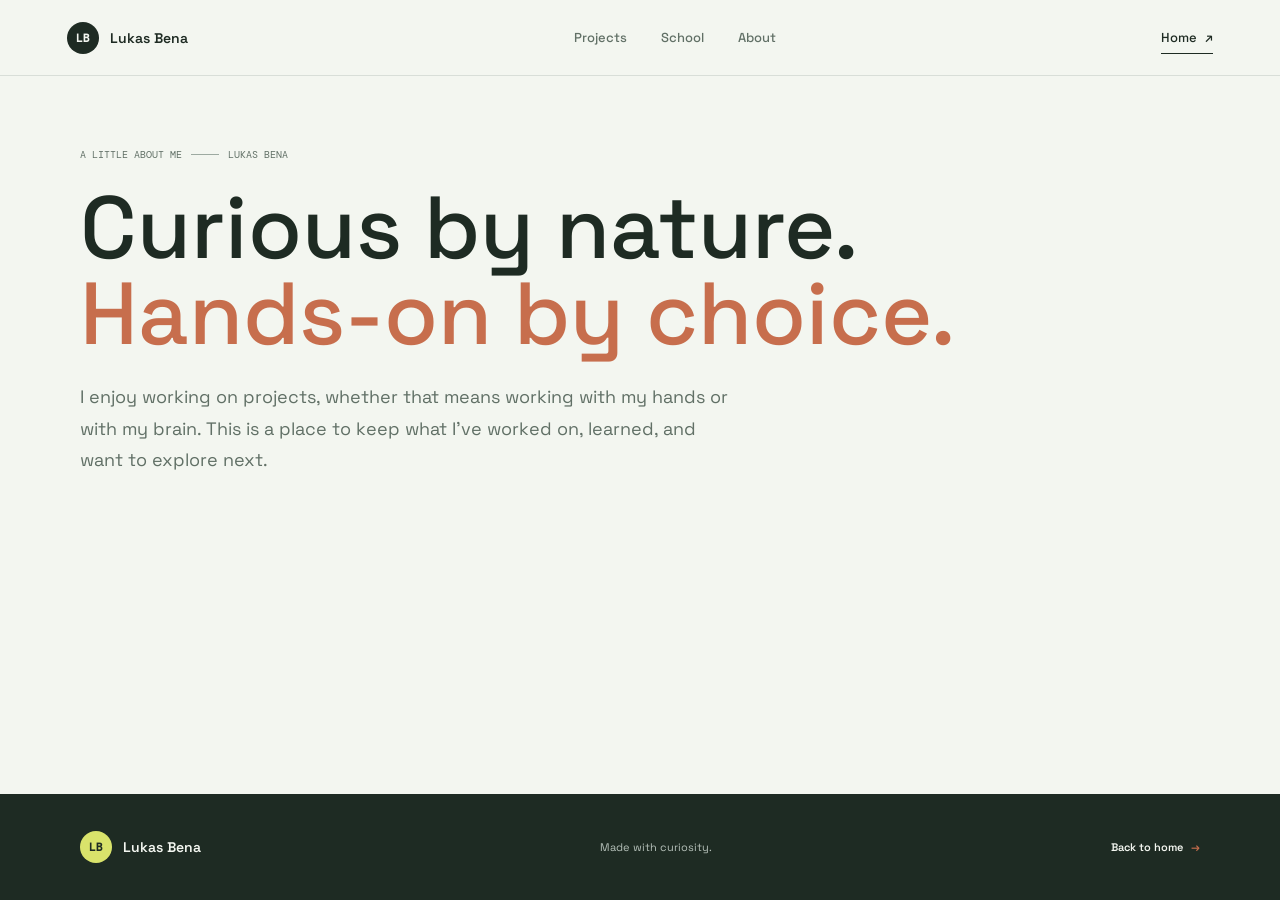
==== about.html @ cf4e759e "Refactor portfolio content and structure: updated project descriptions, added new projects, and crea" ====
<!doctype html>
<html lang="en">
  <head>
    <meta charset="utf-8" />
    <meta name="viewport" content="width=device-width, initial-scale=1" />
    <meta name="theme-color" content="#f3f6f0" />
    <meta name="description" content="Get to know Lukas Bena: a hands-on maker, runner, and explorer." />
    <title>About | Lukas Bena</title>
    <link rel="preconnect" href="https://fonts.googleapis.com" />
    <link rel="preconnect" href="https://fonts.gstatic.com" crossorigin />
    <link href="https://fonts.googleapis.com/css2?family=DM+Mono:wght@400;500&family=Space+Grotesk:wght@400;500;600;700&display=swap" rel="stylesheet" />
    <link rel="stylesheet" href="styles.css" />
  </head>
  <body class="story-page">
    <header class="site-header">
      <a class="wordmark" href="index.html#top" aria-label="Lukas Bena home"><span class="wordmark-mark">LB</span><span>Lukas Bena</span></a>
      <nav class="main-nav" aria-label="Main navigation">
        <a href="index.html#projects">Projects</a>
        <a href="index.html#school-experience">School</a>
        <a href="about.html" aria-current="page">About</a>
      </nav>
      <a class="contact-link" href="index.html#top">Home <span aria-hidden="true">↗</span></a>
    </header>

    <main class="story-content section-wrap">
      <section class="story-hero" aria-labelledby="about-title">
        <p class="eyebrow">A LITTLE ABOUT ME <span class="eyebrow-rule"></span> LUKAS BENA</p>
        <h1 id="about-title">Curious by nature.<br /><span>Hands-on by choice.</span></h1>
        <p class="story-lead">I enjoy working on projects, whether that means working with my hands or with my brain. This is a place to keep what I’ve worked on, learned, and want to explore next.</p>
      </section>

    </main>

    <footer class="site-footer">
      <div class="footer-inner section-wrap">
        <a class="wordmark footer-wordmark" href="index.html#top"><span class="wordmark-mark">LB</span><span>Lukas Bena</span></a>
        <p>Made with curiosity.</p>
        <a class="detail-back-link" href="index.html">Back to home <span aria-hidden="true">→</span></a>
      </div>
    </footer>
  </body>
</html>
---- styles.css ----
:root {
  color-scheme: light;
  --paper: #f3f6f0;
  --ink: #1e2b23;
  --muted: #617066;
  --line: #d8ded8;
  --coral: #c76e4d;
  --mint: #c6d9c1;
  --blue: #a7c7ed;
  --lime: #d9e36b;
  --font-display: "Space Grotesk", sans-serif;
  --font-mono: "DM Mono", monospace;
}

* { box-sizing: border-box; }
html { scroll-behavior: smooth; scroll-padding-top: 88px; }
body { margin: 0; background: var(--paper); color: var(--ink); font-family: var(--font-display); -webkit-font-smoothing: antialiased; }
a { color: inherit; }
.section-wrap { width: min(1120px, calc(100% - 64px)); margin-inline: auto; }

.site-header { height: 76px; padding: 0 5.2%; display: flex; align-items: center; justify-content: space-between; border-bottom: 1px solid var(--line); }
.wordmark { display: inline-flex; gap: 11px; align-items: center; text-decoration: none; font-size: 14px; font-weight: 600; }
.wordmark-mark { width: 32px; height: 32px; border-radius: 50%; display: grid; place-items: center; background: var(--ink); color: var(--paper); font-family: var(--font-mono); font-size: 11px; }
.main-nav { display: flex; align-items: center; gap: 34px; }
.main-nav a, .contact-link { text-decoration: none; font-size: 13px; font-weight: 500; }
.main-nav a { color: var(--muted); transition: color 160ms ease; }
.main-nav a:hover, .contact-link:hover, .social-links a:hover { color: var(--coral); }
.contact-link { border-bottom: 1px solid var(--ink); padding: 7px 0; }
.contact-link span { margin-left: 5px; }

.intro { min-height: 570px; padding-top: 96px; padding-bottom: 80px; position: relative; display: grid; grid-template-columns: 1fr 0.78fr; align-items: center; gap: 32px; }
.intro-copy { position: relative; z-index: 1; padding-bottom: 30px; }
.eyebrow { margin: 0; display: flex; align-items: center; gap: 9px; color: var(--muted); font: 10px var(--font-mono); letter-spacing: 0; }
.status-dot { width: 8px; height: 8px; background: #6cae76; border-radius: 50%; box-shadow: 0 0 0 4px #6cae761e; }
h1, h2, h3, p { margin-top: 0; }
h1 { margin: 24px 0 18px; font-size: clamp(56px, 7.5vw, 94px); line-height: 0.98; font-weight: 500; letter-spacing: 0; }
h1 span { color: var(--coral); }
.intro-description { max-width: 430px; margin-bottom: 25px; color: var(--muted); font-size: 16px; line-height: 1.65; }
.text-link { display: inline-flex; align-items: center; gap: 18px; padding-bottom: 7px; border-bottom: 1px solid var(--ink); text-decoration: none; font-size: 13px; font-weight: 600; }
.text-link span { font-size: 17px; transition: transform 160ms ease; }
.text-link:hover span { transform: translateY(3px); }
.intro-art { width: min(100%, 430px); aspect-ratio: 1 / 0.94; justify-self: end; position: relative; overflow: hidden; background: var(--mint); animation: arrive 700ms ease both; }
.art-landscape { width: 100%; height: 100%; display: block; object-fit: cover; }
.art-overlay { position: absolute; inset: 0; background: linear-gradient(180deg, #10231b00 36%, #10231bd9 100%); }
.art-copy { position: absolute; left: 7%; bottom: 9%; color: white; }
.art-copy span, .art-caption { font: 9px var(--font-mono); letter-spacing: 0; }
.art-copy strong { display: block; margin-top: 9px; font-size: clamp(26px, 3.3vw, 40px); font-weight: 500; line-height: 1; }
.art-car { position: absolute; right: 6%; bottom: 22%; width: 45%; margin: 0; padding: 6px 6px 0; background: var(--paper); box-shadow: 0 8px 26px #10231b40; transform: rotate(3deg); }
.art-car img { width: 100%; aspect-ratio: 1.35 / 1; display: block; object-fit: cover; }
.art-car figcaption { padding: 7px 2px 6px; color: var(--ink); font: 8px var(--font-mono); }
.art-caption { position: absolute; top: 7%; right: 6%; color: white; writing-mode: vertical-rl; }
.intro-index { position: absolute; left: 0; bottom: 26px; display: flex; gap: 18px; color: var(--muted); font: 9px var(--font-mono); }

.projects-section { padding-top: 84px; padding-bottom: 116px; }
.section-heading { display: flex; align-items: end; justify-content: space-between; gap: 32px; margin-bottom: 34px; }
.section-heading .eyebrow { margin-bottom: 13px; }
.eyebrow-rule { display: inline-block; width: 28px; height: 1px; background: #9daaa1; }
h2 { margin: 0; font-size: clamp(36px, 5vw, 55px); line-height: 1.05; font-weight: 500; letter-spacing: 0; }
.accent-dot { color: var(--coral); }
.section-note { width: 250px; margin-bottom: 5px; color: var(--muted); font-size: 13px; line-height: 1.6; }
.project-grid { display: grid; grid-template-columns: repeat(3, minmax(0, 1fr)); gap: 22px; }
.project-card { min-width: 0; position: relative; animation: rise-in 500ms ease both; }
.project-card:nth-child(2) { animation-delay: 80ms; }
.project-card:nth-child(3) { animation-delay: 160ms; }
.project-visual { position: relative; aspect-ratio: 1.17 / 1; overflow: hidden; background: var(--mint); }
.project-card-2 .project-visual { background: var(--blue); }
.project-card-3 .project-visual { background: var(--lime); }
.project-visual img { width: 100%; height: 100%; display: block; object-fit: cover; transition: transform 500ms cubic-bezier(.2,.7,.2,1); }
.project-visual video { width: 100%; height: 100%; display: block; position: relative; z-index: 2; object-fit: cover; }
.project-card:hover .project-visual img { transform: scale(1.035); }
.project-number, .example-label { position: absolute; top: 12px; z-index: 1; padding: 6px 8px; background: var(--paper); color: var(--ink); font: 9px var(--font-mono); }
.project-number { left: 12px; }
.example-label { right: 12px; background: var(--lime); }
.project-image-empty { width: 100%; height: 100%; display: grid; place-items: center; color: #53645b; font: 12px var(--font-mono); text-align: center; }
.project-meta { display: flex; justify-content: space-between; gap: 10px; margin-top: 18px; color: var(--muted); font: 9px var(--font-mono); }
.project-card h3 { margin: 10px 0 6px; font-size: 19px; line-height: 1.2; font-weight: 600; }
.project-card h3 span { color: var(--coral); font-size: 15px; }
.project-card > p { max-width: 320px; margin: 0; color: var(--muted); font-size: 12px; line-height: 1.65; }
.project-detail-link, .detail-back-link { display: inline-flex; align-items: center; gap: 8px; color: var(--ink); text-decoration: none; font-size: 11px; font-weight: 600; }
.project-detail-link { margin-top: 12px; border-bottom: 1px solid var(--ink); padding-bottom: 4px; }
.project-detail-link span, .detail-back-link span { color: var(--coral); }
.project-card-overlay { position: absolute; inset: 0; z-index: 1; }
.project-card-overlay:focus-visible { outline: 2px solid var(--coral); outline-offset: 4px; }
.project-detail-page { min-height: 100vh; display: flex; flex-direction: column; }
.project-detail-page > main { flex: 1; }
.project-detail { padding-top: 64px; padding-bottom: 100px; }
.project-detail-heading { margin-top: 34px; margin-bottom: 30px; }
.project-detail-heading .eyebrow { gap: 12px; }
.project-detail-heading h1 { margin-top: 16px; font-size: clamp(48px, 8vw, 82px); overflow-wrap: anywhere; }
.project-detail-heading h1 span { color: var(--coral); }
.project-detail-media { max-height: 620px; overflow: hidden; background: var(--mint); }
.project-detail-media img, .project-detail-media video { width: 100%; max-height: 620px; display: block; object-fit: contain; }
.project-detail-copy { max-width: 680px; padding-top: 30px; }
.project-detail-copy > p { color: var(--muted); font-size: 16px; line-height: 1.8; white-space: pre-line; }
.project-detail-copy .text-link { margin-top: 8px; }
.project-detail-page .footer-inner .detail-back-link { color: var(--paper); }

.story-page { min-height: 100vh; display: flex; flex-direction: column; }
.story-content { flex: 1; padding-top: 72px; padding-bottom: 110px; }
.story-hero { padding-bottom: 76px; }
.story-hero h1 { margin: 24px 0; font-size: clamp(52px, 8vw, 88px); }
.story-hero h1 span { color: var(--coral); }
.story-lead { max-width: 650px; margin: 0; color: var(--muted); font-size: 18px; line-height: 1.75; }
.story-section { padding-top: 54px; border-top: 1px solid var(--line); }
.story-section-heading { max-width: 690px; margin-bottom: 32px; }
.story-section-heading .eyebrow { margin-bottom: 14px; }
.story-section-heading h2 { font-size: clamp(34px, 5vw, 52px); }
.story-section-intro { max-width: 520px; margin: 14px 0 0; color: var(--muted); font-size: 14px; line-height: 1.7; }
.story-grid { display: grid; grid-template-columns: repeat(3, minmax(0, 1fr)); gap: 18px; }
.story-card, .travel-note { min-width: 0; padding: 26px; border: 1px solid var(--line); background: #e8eee8; }
.story-card-number { display: block; margin-bottom: 27px; color: var(--muted); font: 10px var(--font-mono); }
.story-card h3 { margin-bottom: 12px; font-size: 21px; font-weight: 600; }
.story-card p, .travel-note p { color: var(--muted); font-size: 13px; line-height: 1.75; }
.story-card .text-link { margin-top: 6px; font-size: 11px; }
.story-prompt { margin: 22px 0 0; padding-top: 15px; border-top: 1px solid #cbd6cd; font-size: 11px !important; }
.travel-section { margin-top: 80px; }
.travel-note { max-width: 690px; background: var(--mint); }
.travel-note .story-card-number { color: var(--ink); }
.travel-note p { max-width: 540px; margin: 0; color: var(--ink); font-size: 15px; }
.story-page .footer-inner .detail-back-link { color: var(--paper); }

.school-section { padding-top: 20px; padding-bottom: 110px; }

.site-footer { background: var(--ink); color: var(--paper); }
.footer-inner { min-height: 106px; display: flex; align-items: center; justify-content: space-between; gap: 20px; }
.footer-wordmark .wordmark-mark { background: var(--lime); color: var(--ink); }
.footer-inner > p { margin: 0; color: #b6c1ba; font-size: 11px; }
.social-links { display: flex; gap: 20px; }
.social-links a { color: var(--paper); text-decoration: none; font-size: 11px; transition: color 160ms ease; }
.social-links a span { color: var(--lime); }
.load-error { padding: 22px; border: 1px solid var(--line); color: var(--muted); font-size: 13px; }
.noscript-note { padding: 15px; background: var(--lime); text-align: center; }

@keyframes arrive { from { opacity: 0; transform: translateY(12px) rotate(1deg); } to { opacity: 1; transform: translateY(0) rotate(0); } }
@keyframes rise-in { from { opacity: 0; transform: translateY(12px); } to { opacity: 1; transform: translateY(0); } }

@media (max-width: 760px) {
  .section-wrap { width: min(100% - 40px, 560px); }
  .site-header { height: auto; min-height: 66px; flex-wrap: wrap; gap: 10px; padding: 10px 20px; }
  .main-nav { gap: 17px; }
  .main-nav a { font-size: 11px; }
  .contact-link { display: none; }
  .main-nav { order: 3; width: 100%; justify-content: space-between; overflow-x: auto; padding-bottom: 3px; }
  .intro { min-height: auto; padding-top: 69px; padding-bottom: 74px; grid-template-columns: 1fr; gap: 22px; }
  .intro-copy { padding-bottom: 0; }
  h1 { font-size: clamp(58px, 13vw, 82px); }
  .intro-description { max-width: 390px; font-size: 14px; }
  .intro-art { width: min(100%, 390px); justify-self: center; }
  .art-copy strong { font-size: clamp(28px, 7vw, 38px); }
  .intro-index { bottom: 27px; }
  .projects-section { padding-top: 65px; padding-bottom: 78px; }
  .school-section { padding-top: 0; padding-bottom: 76px; }
  .section-heading { align-items: start; flex-direction: column; gap: 14px; }
  .section-note { width: auto; max-width: 370px; }
  .project-grid { grid-template-columns: 1fr 1fr; gap: 30px 16px; }
  .project-card:last-child:nth-child(odd) { grid-column: 1 / -1; }
  .project-visual { aspect-ratio: 1 / 0.93; }
  .project-card h3 { font-size: 16px; }
  .project-card > p { font-size: 11px; }
  .story-content { padding-top: 52px; padding-bottom: 76px; }
  .story-hero { padding-bottom: 55px; }
  .story-lead { font-size: 15px; }
  .story-grid { grid-template-columns: 1fr 1fr; }
  .story-card { padding: 20px; }
  .travel-section { margin-top: 56px; }
  .footer-inner { min-height: 135px; flex-wrap: wrap; padding-block: 22px; }
  .footer-inner > p { order: 3; width: 100%; }
  .social-links { gap: 13px; }
}

@media (max-width: 410px) {
  .section-wrap { width: calc(100% - 32px); }
  .site-header { padding-inline: 16px; }
  .wordmark { gap: 7px; font-size: 12px; }
  .wordmark-mark { width: 29px; height: 29px; }
  .main-nav { gap: 14px; justify-content: flex-start; }
  .main-nav a { font-size: 10px; }
  .project-grid { grid-template-columns: 1fr; gap: 32px; }
  .project-card:last-child:nth-child(odd) { grid-column: auto; }
  .project-visual { aspect-ratio: 1.25 / 1; }
  .story-grid { grid-template-columns: 1fr; }
}

@media (prefers-reduced-motion: reduce) {
  *, *::before, *::after { scroll-behavior: auto !important; animation-duration: 0.01ms !important; animation-iteration-count: 1 !important; transition-duration: 0.01ms !important; }
}
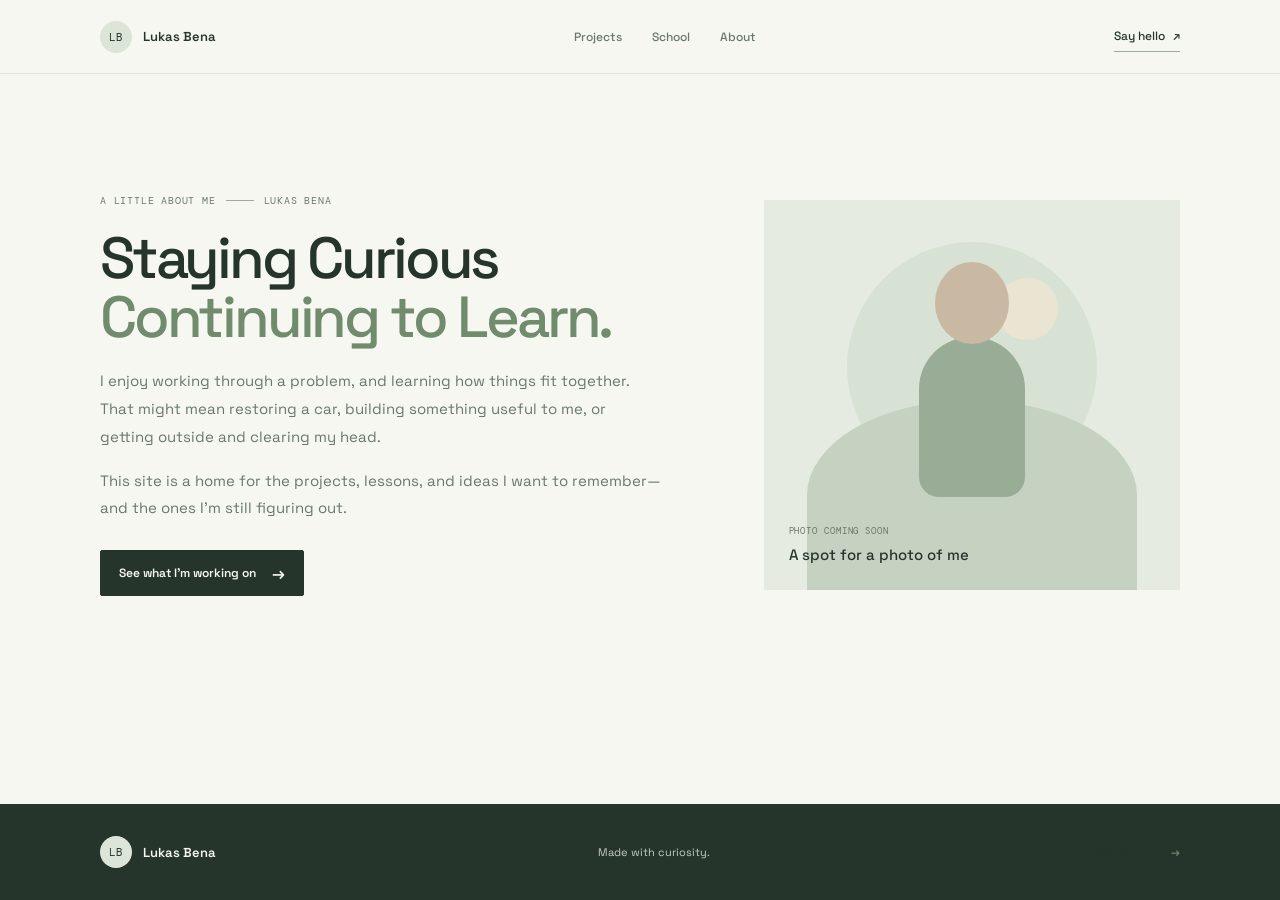
==== commit 7c30d226: "Refresh portfolio design and images Co-authored-by: Copilot <223556219+Copilot@users.noreply.github." ====
--- a/about.html
+++ b/about.html
@@ -3,7 +3,7 @@
   <head>
     <meta charset="utf-8" />
     <meta name="viewport" content="width=device-width, initial-scale=1" />
-    <meta name="theme-color" content="#f3f6f0" />
+    <meta name="theme-color" content="#f7f7f2" />
     <meta name="description" content="Get to know Lukas Bena: a hands-on maker, runner, and explorer." />
     <title>About | Lukas Bena</title>
     <link rel="preconnect" href="https://fonts.googleapis.com" />
@@ -19,14 +19,23 @@
         <a href="index.html#school-experience">School</a>
         <a href="about.html" aria-current="page">About</a>
       </nav>
-      <a class="contact-link" href="index.html#top">Home <span aria-hidden="true">↗</span></a>
+      <a class="contact-link" href="mailto:lukas.bena4@gmail.com">Say hello <span aria-hidden="true">↗</span></a>
     </header>
 
     <main class="story-content section-wrap">
-      <section class="story-hero" aria-labelledby="about-title">
-        <p class="eyebrow">A LITTLE ABOUT ME <span class="eyebrow-rule"></span> LUKAS BENA</p>
-        <h1 id="about-title">Curious by nature.<br /><span>Hands-on by choice.</span></h1>
-        <p class="story-lead">I enjoy working on projects, whether that means working with my hands or with my brain. This is a place to keep what I’ve worked on, learned, and want to explore next.</p>
+      <section class="about-layout" aria-labelledby="about-title">
+        <div class="about-copy">
+          <p class="eyebrow">A LITTLE ABOUT ME <span class="eyebrow-rule"></span> LUKAS BENA</p>
+          <h1 id="about-title">Staying Curious<br /><span>Continuing to Learn.</span></h1>
+          <p class="story-lead">I enjoy working through a problem, and learning how things fit together. That might mean restoring a car, building something useful to me, or getting outside and clearing my head.</p>
+          <p class="story-lead">This site is a home for the projects, lessons, and ideas I want to remember—and the ones I’m still figuring out.</p>
+          <a class="button-link" href="index.html#projects">See what I’m working on <span aria-hidden="true">→</span></a>
+        </div>
+        <figure class="portrait-placeholder" role="img" aria-label="Placeholder for a photo of Lukas">
+          <span class="portrait-sun" aria-hidden="true"></span>
+          <span class="portrait-person" aria-hidden="true"></span>
+          <figcaption><span>PHOTO COMING SOON</span><strong>A spot for a photo of me</strong></figcaption>
+        </figure>
       </section>
 
     </main>
--- a/styles.css
+++ b/styles.css
@@ -1,138 +1,286 @@
 :root {
   color-scheme: light;
-  --paper: #f3f6f0;
-  --ink: #1e2b23;
-  --muted: #617066;
-  --line: #d8ded8;
-  --coral: #c76e4d;
-  --mint: #c6d9c1;
-  --blue: #a7c7ed;
-  --lime: #d9e36b;
+  --paper: #f7f7f2;
+  --ink: #26352c;
+  --muted: #69776d;
+  --line: #e0e4dc;
+  --forest: #718b6d;
+  --forest-light: #dce5d8;
+  --soft-green: #e6ebe2;
+  --soft-sand: #e9e5d2;
   --font-display: "Space Grotesk", sans-serif;
   --font-mono: "DM Mono", monospace;
 }
 
 * { box-sizing: border-box; }
 html { scroll-behavior: smooth; scroll-padding-top: 88px; }
-body { margin: 0; background: var(--paper); color: var(--ink); font-family: var(--font-display); -webkit-font-smoothing: antialiased; }
+body {
+  margin: 0;
+  background: var(--paper);
+  color: var(--ink);
+  font-family: var(--font-display);
+  -webkit-font-smoothing: antialiased;
+}
 a { color: inherit; }
-.section-wrap { width: min(1120px, calc(100% - 64px)); margin-inline: auto; }
-
-.site-header { height: 76px; padding: 0 5.2%; display: flex; align-items: center; justify-content: space-between; border-bottom: 1px solid var(--line); }
-.wordmark { display: inline-flex; gap: 11px; align-items: center; text-decoration: none; font-size: 14px; font-weight: 600; }
-.wordmark-mark { width: 32px; height: 32px; border-radius: 50%; display: grid; place-items: center; background: var(--ink); color: var(--paper); font-family: var(--font-mono); font-size: 11px; }
-.main-nav { display: flex; align-items: center; gap: 34px; }
-.main-nav a, .contact-link { text-decoration: none; font-size: 13px; font-weight: 500; }
+h1, h2, h3, p { margin-top: 0; }
+.section-wrap { width: min(1080px, calc(100% - 64px)); margin-inline: auto; }
+
+.site-header {
+  height: 74px;
+  padding-inline: max(32px, calc((100% - 1080px) / 2));
+  display: flex;
+  align-items: center;
+  justify-content: space-between;
+  border-bottom: 1px solid var(--line);
+  background: var(--paper);
+}
+.wordmark { display: inline-flex; gap: 11px; align-items: center; text-decoration: none; font-size: 13px; font-weight: 600; }
+.wordmark-mark {
+  width: 32px;
+  height: 32px;
+  display: grid;
+  place-items: center;
+  border-radius: 50%;
+  background: var(--forest-light);
+  color: var(--ink);
+  font: 11px var(--font-mono);
+}
+.main-nav { display: flex; align-items: center; gap: 30px; }
+.main-nav a, .contact-link { font-size: 12px; font-weight: 500; text-decoration: none; }
 .main-nav a { color: var(--muted); transition: color 160ms ease; }
-.main-nav a:hover, .contact-link:hover, .social-links a:hover { color: var(--coral); }
-.contact-link { border-bottom: 1px solid var(--ink); padding: 7px 0; }
+.main-nav a:hover, .contact-link:hover, .social-links a:hover { color: var(--forest); }
+.contact-link { padding: 7px 0; border-bottom: 1px solid #9da99c; }
 .contact-link span { margin-left: 5px; }
 
-.intro { min-height: 570px; padding-top: 96px; padding-bottom: 80px; position: relative; display: grid; grid-template-columns: 1fr 0.78fr; align-items: center; gap: 32px; }
-.intro-copy { position: relative; z-index: 1; padding-bottom: 30px; }
-.eyebrow { margin: 0; display: flex; align-items: center; gap: 9px; color: var(--muted); font: 10px var(--font-mono); letter-spacing: 0; }
-.status-dot { width: 8px; height: 8px; background: #6cae76; border-radius: 50%; box-shadow: 0 0 0 4px #6cae761e; }
-h1, h2, h3, p { margin-top: 0; }
-h1 { margin: 24px 0 18px; font-size: clamp(56px, 7.5vw, 94px); line-height: 0.98; font-weight: 500; letter-spacing: 0; }
-h1 span { color: var(--coral); }
-.intro-description { max-width: 430px; margin-bottom: 25px; color: var(--muted); font-size: 16px; line-height: 1.65; }
-.text-link { display: inline-flex; align-items: center; gap: 18px; padding-bottom: 7px; border-bottom: 1px solid var(--ink); text-decoration: none; font-size: 13px; font-weight: 600; }
-.text-link span { font-size: 17px; transition: transform 160ms ease; }
-.text-link:hover span { transform: translateY(3px); }
-.intro-art { width: min(100%, 430px); aspect-ratio: 1 / 0.94; justify-self: end; position: relative; overflow: hidden; background: var(--mint); animation: arrive 700ms ease both; }
-.art-landscape { width: 100%; height: 100%; display: block; object-fit: cover; }
-.art-overlay { position: absolute; inset: 0; background: linear-gradient(180deg, #10231b00 36%, #10231bd9 100%); }
-.art-copy { position: absolute; left: 7%; bottom: 9%; color: white; }
-.art-copy span, .art-caption { font: 9px var(--font-mono); letter-spacing: 0; }
-.art-copy strong { display: block; margin-top: 9px; font-size: clamp(26px, 3.3vw, 40px); font-weight: 500; line-height: 1; }
-.art-car { position: absolute; right: 6%; bottom: 22%; width: 45%; margin: 0; padding: 6px 6px 0; background: var(--paper); box-shadow: 0 8px 26px #10231b40; transform: rotate(3deg); }
-.art-car img { width: 100%; aspect-ratio: 1.35 / 1; display: block; object-fit: cover; }
-.art-car figcaption { padding: 7px 2px 6px; color: var(--ink); font: 8px var(--font-mono); }
-.art-caption { position: absolute; top: 7%; right: 6%; color: white; writing-mode: vertical-rl; }
-.intro-index { position: absolute; left: 0; bottom: 26px; display: flex; gap: 18px; color: var(--muted); font: 9px var(--font-mono); }
-
-.projects-section { padding-top: 84px; padding-bottom: 116px; }
-.section-heading { display: flex; align-items: end; justify-content: space-between; gap: 32px; margin-bottom: 34px; }
-.section-heading .eyebrow { margin-bottom: 13px; }
-.eyebrow-rule { display: inline-block; width: 28px; height: 1px; background: #9daaa1; }
-h2 { margin: 0; font-size: clamp(36px, 5vw, 55px); line-height: 1.05; font-weight: 500; letter-spacing: 0; }
-.accent-dot { color: var(--coral); }
-.section-note { width: 250px; margin-bottom: 5px; color: var(--muted); font-size: 13px; line-height: 1.6; }
-.project-grid { display: grid; grid-template-columns: repeat(3, minmax(0, 1fr)); gap: 22px; }
-.project-card { min-width: 0; position: relative; animation: rise-in 500ms ease both; }
-.project-card:nth-child(2) { animation-delay: 80ms; }
-.project-card:nth-child(3) { animation-delay: 160ms; }
-.project-visual { position: relative; aspect-ratio: 1.17 / 1; overflow: hidden; background: var(--mint); }
-.project-card-2 .project-visual { background: var(--blue); }
-.project-card-3 .project-visual { background: var(--lime); }
-.project-visual img { width: 100%; height: 100%; display: block; object-fit: cover; transition: transform 500ms cubic-bezier(.2,.7,.2,1); }
-.project-visual video { width: 100%; height: 100%; display: block; position: relative; z-index: 2; object-fit: cover; }
+.intro {
+  min-height: 580px;
+  position: relative;
+  display: grid;
+  grid-template-columns: 1.1fr 0.9fr;
+  align-items: center;
+  gap: 64px;
+  padding-top: 75px;
+  padding-bottom: 90px;
+}
+.intro-copy { position: relative; z-index: 1; }
+.eyebrow {
+  display: flex;
+  align-items: center;
+  gap: 10px;
+  margin: 0;
+  color: var(--muted);
+  font: 10px var(--font-mono);
+  letter-spacing: 0.08em;
+}
+.status-dot { width: 8px; height: 8px; border-radius: 50%; background: var(--forest); box-shadow: 0 0 0 4px #718b6d20; }
+h1 {
+  margin: 22px 0 20px;
+  font-size: clamp(46px, 5vw, 58px);
+  font-weight: 500;
+  line-height: 1.02;
+  letter-spacing: -0.055em;
+}
+h1 span, .story-hero h1 span { color: var(--forest); }
+.intro-description { max-width: 470px; margin-bottom: 26px; color: var(--muted); font-size: 15px; line-height: 1.8; }
+.intro-actions { display: flex; align-items: center; flex-wrap: wrap; gap: 22px; }
+.button-link {
+  min-height: 46px;
+  display: inline-flex;
+  align-items: center;
+  justify-content: center;
+  gap: 16px;
+  padding: 0 18px;
+  border: 1px solid var(--ink);
+  border-radius: 2px;
+  background: var(--ink);
+  color: var(--paper);
+  text-decoration: none;
+  font-size: 12px;
+  font-weight: 600;
+  transition: background 160ms ease, color 160ms ease;
+}
+.button-link:hover { background: transparent; color: var(--ink); }
+.button-link span { font-size: 16px; }
+.text-link { display: inline-flex; align-items: center; gap: 10px; padding-bottom: 5px; border-bottom: 1px solid var(--ink); text-decoration: none; font-size: 12px; font-weight: 600; }
+.text-link span { font-size: 16px; transition: transform 160ms ease; }
+.text-link:hover span { transform: translateX(3px); }
+.intro-art { width: 100%; max-width: 440px; aspect-ratio: 1.03 / 1; position: relative; justify-self: end; overflow: hidden; background: var(--forest-light); }
+.art-landscape { width: 100%; height: 100%; display: block; object-fit: cover; filter: saturate(0.78); }
+.art-overlay { position: absolute; inset: 0; background: linear-gradient(180deg, #10231b00 35%, #15271fc9 100%); }
+.art-copy { position: absolute; left: 8%; bottom: 8%; color: white; }
+.art-copy span, .art-caption { font: 9px var(--font-mono); letter-spacing: 0.1em; }
+.art-copy strong { display: block; margin-top: 12px; font-size: clamp(30px, 3.5vw, 42px); font-weight: 500; line-height: 1; letter-spacing: -0.04em; }
+.art-caption { position: absolute; top: 8%; right: 7%; color: white; writing-mode: vertical-rl; }
+.intro-index { position: absolute; left: 0; bottom: 30px; display: flex; gap: 18px; color: var(--muted); font: 9px var(--font-mono); letter-spacing: 0.1em; }
+
+.projects-section { padding-top: 75px; padding-bottom: 105px; }
+.section-heading { display: flex; align-items: end; justify-content: space-between; gap: 32px; margin-bottom: 30px; }
+.section-heading .eyebrow { margin-bottom: 14px; }
+.eyebrow-rule { width: 28px; height: 1px; display: inline-block; background: #9daaa1; }
+h2 { margin: 0; font-size: clamp(34px, 4.5vw, 48px); font-weight: 500; line-height: 1.05; letter-spacing: -0.045em; }
+.accent-dot { color: var(--forest); }
+.section-note { width: 275px; margin-bottom: 5px; color: var(--muted); font-size: 12px; line-height: 1.75; }
+.project-grid { display: grid; grid-template-columns: repeat(3, minmax(0, 1fr)); gap: 32px 24px; }
+.project-card { min-width: 0; position: relative; }
+.project-visual { position: relative; aspect-ratio: 6 / 5; overflow: hidden; background: var(--soft-green); }
+.project-visual img { width: 100%; height: 100%; display: block; object-fit: cover; filter: saturate(0.86); transition: transform 500ms cubic-bezier(.2,.7,.2,1); }
+.project-visual video { width: 100%; height: 100%; position: relative; z-index: 2; display: block; object-fit: cover; }
 .project-card:hover .project-visual img { transform: scale(1.035); }
-.project-number, .example-label { position: absolute; top: 12px; z-index: 1; padding: 6px 8px; background: var(--paper); color: var(--ink); font: 9px var(--font-mono); }
-.project-number { left: 12px; }
-.example-label { right: 12px; background: var(--lime); }
-.project-image-empty { width: 100%; height: 100%; display: grid; place-items: center; color: #53645b; font: 12px var(--font-mono); text-align: center; }
-.project-meta { display: flex; justify-content: space-between; gap: 10px; margin-top: 18px; color: var(--muted); font: 9px var(--font-mono); }
-.project-card h3 { margin: 10px 0 6px; font-size: 19px; line-height: 1.2; font-weight: 600; }
-.project-card h3 span { color: var(--coral); font-size: 15px; }
-.project-card > p { max-width: 320px; margin: 0; color: var(--muted); font-size: 12px; line-height: 1.65; }
+.project-number, .example-label {
+  position: absolute;
+  top: 13px;
+  z-index: 1;
+  padding: 7px 9px;
+  background: var(--paper);
+  color: var(--ink);
+  font: 9px var(--font-mono);
+  letter-spacing: 0.06em;
+}
+.project-number { left: 13px; }
+.example-label { right: 13px; background: var(--soft-sand); }
+.project-image-empty {
+  width: 100%;
+  height: 100%;
+  display: grid;
+  place-items: center;
+  background: linear-gradient(145deg, #edf0e9, #e1e8df);
+  color: #78877b;
+  font: 10px var(--font-mono);
+  letter-spacing: 0.12em;
+  text-align: center;
+}
+.project-meta { display: flex; justify-content: space-between; gap: 10px; margin-top: 16px; color: var(--muted); font: 9px var(--font-mono); letter-spacing: 0.06em; }
+.project-card h3 { margin: 9px 0 6px; font-size: 18px; font-weight: 600; line-height: 1.25; letter-spacing: -0.02em; }
+.project-card h3 span { color: var(--forest); font-size: 15px; }
+.project-card > p { max-width: 320px; margin: 0; color: var(--muted); font-size: 12px; line-height: 1.75; }
 .project-detail-link, .detail-back-link { display: inline-flex; align-items: center; gap: 8px; color: var(--ink); text-decoration: none; font-size: 11px; font-weight: 600; }
-.project-detail-link { margin-top: 12px; border-bottom: 1px solid var(--ink); padding-bottom: 4px; }
-.project-detail-link span, .detail-back-link span { color: var(--coral); }
+.project-detail-link { margin-top: 14px; padding-bottom: 4px; border-bottom: 1px solid var(--ink); }
+.project-detail-link span, .detail-back-link span { color: var(--forest); }
 .project-card-overlay { position: absolute; inset: 0; z-index: 1; }
-.project-card-overlay:focus-visible { outline: 2px solid var(--coral); outline-offset: 4px; }
+.project-card-overlay:focus-visible { outline: 2px solid var(--forest); outline-offset: 4px; }
+.school-section { padding-top: 0; padding-bottom: 100px; }
+.school-section .section-note { width: 275px; }
+
 .project-detail-page { min-height: 100vh; display: flex; flex-direction: column; }
 .project-detail-page > main { flex: 1; }
-.project-detail { padding-top: 64px; padding-bottom: 100px; }
+.project-detail { padding-top: 56px; padding-bottom: 90px; }
 .project-detail-heading { margin-top: 34px; margin-bottom: 30px; }
 .project-detail-heading .eyebrow { gap: 12px; }
-.project-detail-heading h1 { margin-top: 16px; font-size: clamp(48px, 8vw, 82px); overflow-wrap: anywhere; }
-.project-detail-heading h1 span { color: var(--coral); }
-.project-detail-media { max-height: 620px; overflow: hidden; background: var(--mint); }
+.project-detail-heading h1 { margin-top: 16px; font-size: clamp(48px, 8vw, 82px); letter-spacing: -0.05em; overflow-wrap: anywhere; }
+.project-detail-heading h1 span { color: var(--forest); }
+.project-detail-media { max-height: 620px; overflow: hidden; background: var(--soft-green); }
 .project-detail-media img, .project-detail-media video { width: 100%; max-height: 620px; display: block; object-fit: contain; }
+.project-detail-image-link { display: block; }
+.project-detail-image-link img { margin-inline: auto; }
 .project-detail-copy { max-width: 680px; padding-top: 30px; }
 .project-detail-copy > p { color: var(--muted); font-size: 16px; line-height: 1.8; white-space: pre-line; }
 .project-detail-copy .text-link { margin-top: 8px; }
-.project-detail-page .footer-inner .detail-back-link { color: var(--paper); }
 
 .story-page { min-height: 100vh; display: flex; flex-direction: column; }
-.story-content { flex: 1; padding-top: 72px; padding-bottom: 110px; }
+.story-content { flex: 1; padding-top: 66px; padding-bottom: 90px; }
 .story-hero { padding-bottom: 76px; }
 .story-hero h1 { margin: 24px 0; font-size: clamp(52px, 8vw, 88px); }
-.story-hero h1 span { color: var(--coral); }
-.story-lead { max-width: 650px; margin: 0; color: var(--muted); font-size: 18px; line-height: 1.75; }
+.story-lead { max-width: 580px; margin-bottom: 16px; color: var(--muted); font-size: 15px; line-height: 1.85; }
+.about-layout {
+  min-height: 510px;
+  display: grid;
+  grid-template-columns: 1.15fr 0.85fr;
+  align-items: center;
+  gap: clamp(40px, 8vw, 100px);
+}
+.about-copy h1 { margin-top: 22px; font-size: clamp(46px, 5vw, 58px); }
+.about-copy .button-link { margin-top: 12px; }
+.portrait-placeholder {
+  min-height: 390px;
+  position: relative;
+  overflow: hidden;
+  display: flex;
+  align-items: end;
+  margin: 0;
+  padding: 25px;
+  background: var(--soft-green);
+}
+.portrait-placeholder::before, .portrait-placeholder::after { position: absolute; content: ""; pointer-events: none; }
+.portrait-placeholder::before {
+  width: 250px;
+  height: 250px;
+  top: 42px;
+  left: 50%;
+  border-radius: 50%;
+  background: #d8e2d4;
+  transform: translateX(-50%);
+}
+.portrait-placeholder::after {
+  width: 330px;
+  height: 190px;
+  top: 200px;
+  left: 50%;
+  border-radius: 50% 50% 0 0;
+  background: #c5d2c1;
+  transform: translateX(-50%);
+}
+.portrait-sun {
+  position: absolute;
+  z-index: 1;
+  top: 78px;
+  left: calc(50% + 24px);
+  width: 62px;
+  height: 62px;
+  border-radius: 50%;
+  background: var(--soft-sand);
+}
+.portrait-person {
+  position: absolute;
+  z-index: 2;
+  top: 137px;
+  left: 50%;
+  width: 106px;
+  height: 160px;
+  border-radius: 52px 52px 20px 20px;
+  background: #99ad96;
+  transform: translateX(-50%);
+}
+.portrait-person::before {
+  position: absolute;
+  top: -75px;
+  left: 50%;
+  width: 74px;
+  height: 82px;
+  border-radius: 50%;
+  background: #c9b8a2;
+  content: "";
+  transform: translateX(-50%);
+}
+.portrait-placeholder figcaption { position: relative; z-index: 3; }
+.portrait-placeholder figcaption span { display: block; margin-bottom: 7px; color: var(--muted); font: 9px var(--font-mono); letter-spacing: 0.1em; }
+.portrait-placeholder figcaption strong { font-size: 15px; font-weight: 500; }
+
 .story-section { padding-top: 54px; border-top: 1px solid var(--line); }
 .story-section-heading { max-width: 690px; margin-bottom: 32px; }
 .story-section-heading .eyebrow { margin-bottom: 14px; }
 .story-section-heading h2 { font-size: clamp(34px, 5vw, 52px); }
 .story-section-intro { max-width: 520px; margin: 14px 0 0; color: var(--muted); font-size: 14px; line-height: 1.7; }
 .story-grid { display: grid; grid-template-columns: repeat(3, minmax(0, 1fr)); gap: 18px; }
-.story-card, .travel-note { min-width: 0; padding: 26px; border: 1px solid var(--line); background: #e8eee8; }
+.story-card, .travel-note { min-width: 0; padding: 26px; border: 1px solid var(--line); background: #edf0e9; }
 .story-card-number { display: block; margin-bottom: 27px; color: var(--muted); font: 10px var(--font-mono); }
 .story-card h3 { margin-bottom: 12px; font-size: 21px; font-weight: 600; }
 .story-card p, .travel-note p { color: var(--muted); font-size: 13px; line-height: 1.75; }
-.story-card .text-link { margin-top: 6px; font-size: 11px; }
 .story-prompt { margin: 22px 0 0; padding-top: 15px; border-top: 1px solid #cbd6cd; font-size: 11px !important; }
 .travel-section { margin-top: 80px; }
-.travel-note { max-width: 690px; background: var(--mint); }
+.travel-note { max-width: 690px; background: var(--forest-light); }
 .travel-note .story-card-number { color: var(--ink); }
 .travel-note p { max-width: 540px; margin: 0; color: var(--ink); font-size: 15px; }
-.story-page .footer-inner .detail-back-link { color: var(--paper); }
-
-.school-section { padding-top: 20px; padding-bottom: 110px; }
 
 .site-footer { background: var(--ink); color: var(--paper); }
-.footer-inner { min-height: 106px; display: flex; align-items: center; justify-content: space-between; gap: 20px; }
-.footer-wordmark .wordmark-mark { background: var(--lime); color: var(--ink); }
-.footer-inner > p { margin: 0; color: #b6c1ba; font-size: 11px; }
+.footer-inner { min-height: 96px; display: flex; align-items: center; justify-content: space-between; gap: 20px; }
+.footer-wordmark .wordmark-mark { background: var(--forest-light); color: var(--ink); }
+.footer-inner > p { margin: 0; color: #c5cdc5; font-size: 11px; }
 .social-links { display: flex; gap: 20px; }
 .social-links a { color: var(--paper); text-decoration: none; font-size: 11px; transition: color 160ms ease; }
-.social-links a span { color: var(--lime); }
+.social-links a span { color: #c9d4c3; }
 .load-error { padding: 22px; border: 1px solid var(--line); color: var(--muted); font-size: 13px; }
-.noscript-note { padding: 15px; background: var(--lime); text-align: center; }
-
-@keyframes arrive { from { opacity: 0; transform: translateY(12px) rotate(1deg); } to { opacity: 1; transform: translateY(0) rotate(0); } }
-@keyframes rise-in { from { opacity: 0; transform: translateY(12px); } to { opacity: 1; transform: translateY(0); } }
+.noscript-note { padding: 15px; background: var(--soft-sand); text-align: center; }
+a:focus-visible { outline: 2px solid var(--forest); outline-offset: 4px; }
 
 @media (max-width: 760px) {
   .section-wrap { width: min(100% - 40px, 560px); }
@@ -141,29 +289,30 @@
   .main-nav a { font-size: 11px; }
   .contact-link { display: none; }
   .main-nav { order: 3; width: 100%; justify-content: space-between; overflow-x: auto; padding-bottom: 3px; }
-  .intro { min-height: auto; padding-top: 69px; padding-bottom: 74px; grid-template-columns: 1fr; gap: 22px; }
-  .intro-copy { padding-bottom: 0; }
-  h1 { font-size: clamp(58px, 13vw, 82px); }
-  .intro-description { max-width: 390px; font-size: 14px; }
-  .intro-art { width: min(100%, 390px); justify-self: center; }
+  .intro { min-height: auto; grid-template-columns: 1fr; gap: 34px; padding-top: 58px; padding-bottom: 72px; }
+  h1 { font-size: clamp(49px, 11vw, 72px); }
+  .intro-description { max-width: 430px; font-size: 14px; }
+  .intro-art { width: min(100%, 430px); justify-self: start; }
   .art-copy strong { font-size: clamp(28px, 7vw, 38px); }
-  .intro-index { bottom: 27px; }
-  .projects-section { padding-top: 65px; padding-bottom: 78px; }
-  .school-section { padding-top: 0; padding-bottom: 76px; }
-  .section-heading { align-items: start; flex-direction: column; gap: 14px; }
+  .intro-index { bottom: 24px; }
+  .projects-section { padding-top: 62px; padding-bottom: 78px; }
+  .section-heading { align-items: start; flex-direction: column; gap: 12px; }
   .section-note { width: auto; max-width: 370px; }
-  .project-grid { grid-template-columns: 1fr 1fr; gap: 30px 16px; }
+  .project-grid { grid-template-columns: 1fr 1fr; gap: 28px 16px; }
   .project-card:last-child:nth-child(odd) { grid-column: 1 / -1; }
-  .project-visual { aspect-ratio: 1 / 0.93; }
   .project-card h3 { font-size: 16px; }
   .project-card > p { font-size: 11px; }
-  .story-content { padding-top: 52px; padding-bottom: 76px; }
+  .school-section { padding-bottom: 72px; }
+  .story-content { padding-top: 48px; padding-bottom: 70px; }
   .story-hero { padding-bottom: 55px; }
-  .story-lead { font-size: 15px; }
+  .story-lead { font-size: 14px; }
+  .about-layout { min-height: auto; grid-template-columns: 1fr; gap: 36px; }
+  .about-copy h1 { font-size: clamp(47px, 10vw, 64px); }
+  .portrait-placeholder { min-height: 350px; }
   .story-grid { grid-template-columns: 1fr 1fr; }
   .story-card { padding: 20px; }
   .travel-section { margin-top: 56px; }
-  .footer-inner { min-height: 135px; flex-wrap: wrap; padding-block: 22px; }
+  .footer-inner { min-height: 125px; flex-wrap: wrap; padding-block: 22px; }
   .footer-inner > p { order: 3; width: 100%; }
   .social-links { gap: 13px; }
 }
@@ -177,10 +326,16 @@
   .main-nav a { font-size: 10px; }
   .project-grid { grid-template-columns: 1fr; gap: 32px; }
   .project-card:last-child:nth-child(odd) { grid-column: auto; }
-  .project-visual { aspect-ratio: 1.25 / 1; }
+  .intro-actions { align-items: start; flex-direction: column; gap: 16px; }
+  .intro-index { font-size: 8px; }
   .story-grid { grid-template-columns: 1fr; }
 }
 
 @media (prefers-reduced-motion: reduce) {
-  *, *::before, *::after { scroll-behavior: auto !important; animation-duration: 0.01ms !important; animation-iteration-count: 1 !important; transition-duration: 0.01ms !important; }
-}+  *, *::before, *::after {
+    scroll-behavior: auto !important;
+    animation-duration: 0.01ms !important;
+    animation-iteration-count: 1 !important;
+    transition-duration: 0.01ms !important;
+  }
+}
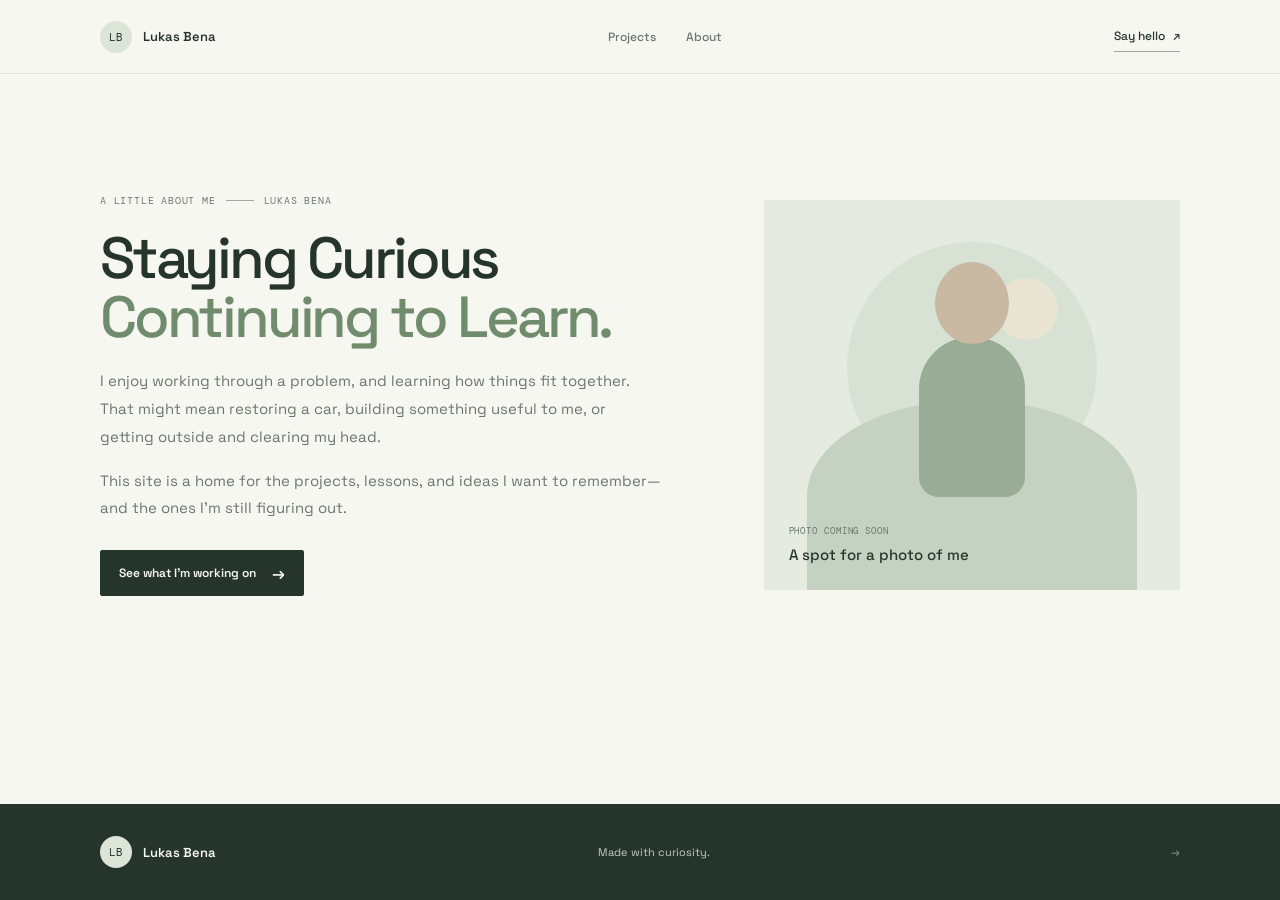
==== commit 92f85fbc: "Refactor portfolio structure: remove school section from navigation, update content descriptions, an" ====
--- a/about.html
+++ b/about.html
@@ -16,7 +16,6 @@
       <a class="wordmark" href="index.html#top" aria-label="Lukas Bena home"><span class="wordmark-mark">LB</span><span>Lukas Bena</span></a>
       <nav class="main-nav" aria-label="Main navigation">
         <a href="index.html#projects">Projects</a>
-        <a href="index.html#school-experience">School</a>
         <a href="about.html" aria-current="page">About</a>
       </nav>
       <a class="contact-link" href="mailto:lukas.bena4@gmail.com">Say hello <span aria-hidden="true">↗</span></a>
--- a/styles.css
+++ b/styles.css
@@ -51,6 +51,23 @@
 .main-nav a:hover, .contact-link:hover, .social-links a:hover { color: var(--forest); }
 .contact-link { padding: 7px 0; border-bottom: 1px solid #9da99c; }
 .contact-link span { margin-left: 5px; }
+
+.construction-banner {
+  display: grid;
+  grid-template-columns: 1fr auto;
+  align-items: center;
+  gap: 28px;
+  margin-top: 26px;
+  padding: 22px 28px;
+  border: 1px solid #dcd7bd;
+  background: #f0eee3;
+}
+.construction-copy .eyebrow { margin-bottom: 12px; }
+.construction-copy h2 { font-size: clamp(25px, 3vw, 36px); }
+.construction-copy > p:last-child { margin: 10px 0 0; color: var(--muted); font-size: 13px; line-height: 1.6; }
+.construction-meme { width: 220px; margin: 0; text-align: center; }
+.construction-meme svg { width: 100%; height: auto; display: block; }
+.construction-meme figcaption { margin-top: 7px; color: var(--muted); font: 9px var(--font-mono); }
 
 .intro {
   min-height: 580px;
@@ -158,9 +175,6 @@
 .project-detail-link span, .detail-back-link span { color: var(--forest); }
 .project-card-overlay { position: absolute; inset: 0; z-index: 1; }
 .project-card-overlay:focus-visible { outline: 2px solid var(--forest); outline-offset: 4px; }
-.school-section { padding-top: 0; padding-bottom: 100px; }
-.school-section .section-note { width: 275px; }
-
 .project-detail-page { min-height: 100vh; display: flex; flex-direction: column; }
 .project-detail-page > main { flex: 1; }
 .project-detail { padding-top: 56px; padding-bottom: 90px; }
@@ -289,6 +303,8 @@
   .main-nav a { font-size: 11px; }
   .contact-link { display: none; }
   .main-nav { order: 3; width: 100%; justify-content: space-between; overflow-x: auto; padding-bottom: 3px; }
+  .construction-banner { grid-template-columns: 1fr auto; gap: 18px; padding: 20px; }
+  .construction-meme { width: 170px; }
   .intro { min-height: auto; grid-template-columns: 1fr; gap: 34px; padding-top: 58px; padding-bottom: 72px; }
   h1 { font-size: clamp(49px, 11vw, 72px); }
   .intro-description { max-width: 430px; font-size: 14px; }
@@ -302,7 +318,6 @@
   .project-card:last-child:nth-child(odd) { grid-column: 1 / -1; }
   .project-card h3 { font-size: 16px; }
   .project-card > p { font-size: 11px; }
-  .school-section { padding-bottom: 72px; }
   .story-content { padding-top: 48px; padding-bottom: 70px; }
   .story-hero { padding-bottom: 55px; }
   .story-lead { font-size: 14px; }
@@ -322,6 +337,8 @@
   .site-header { padding-inline: 16px; }
   .wordmark { gap: 7px; font-size: 12px; }
   .wordmark-mark { width: 29px; height: 29px; }
+  .construction-banner { grid-template-columns: 1fr; }
+  .construction-meme { width: min(220px, 100%); justify-self: center; }
   .main-nav { gap: 14px; justify-content: flex-start; }
   .main-nav a { font-size: 10px; }
   .project-grid { grid-template-columns: 1fr; gap: 32px; }
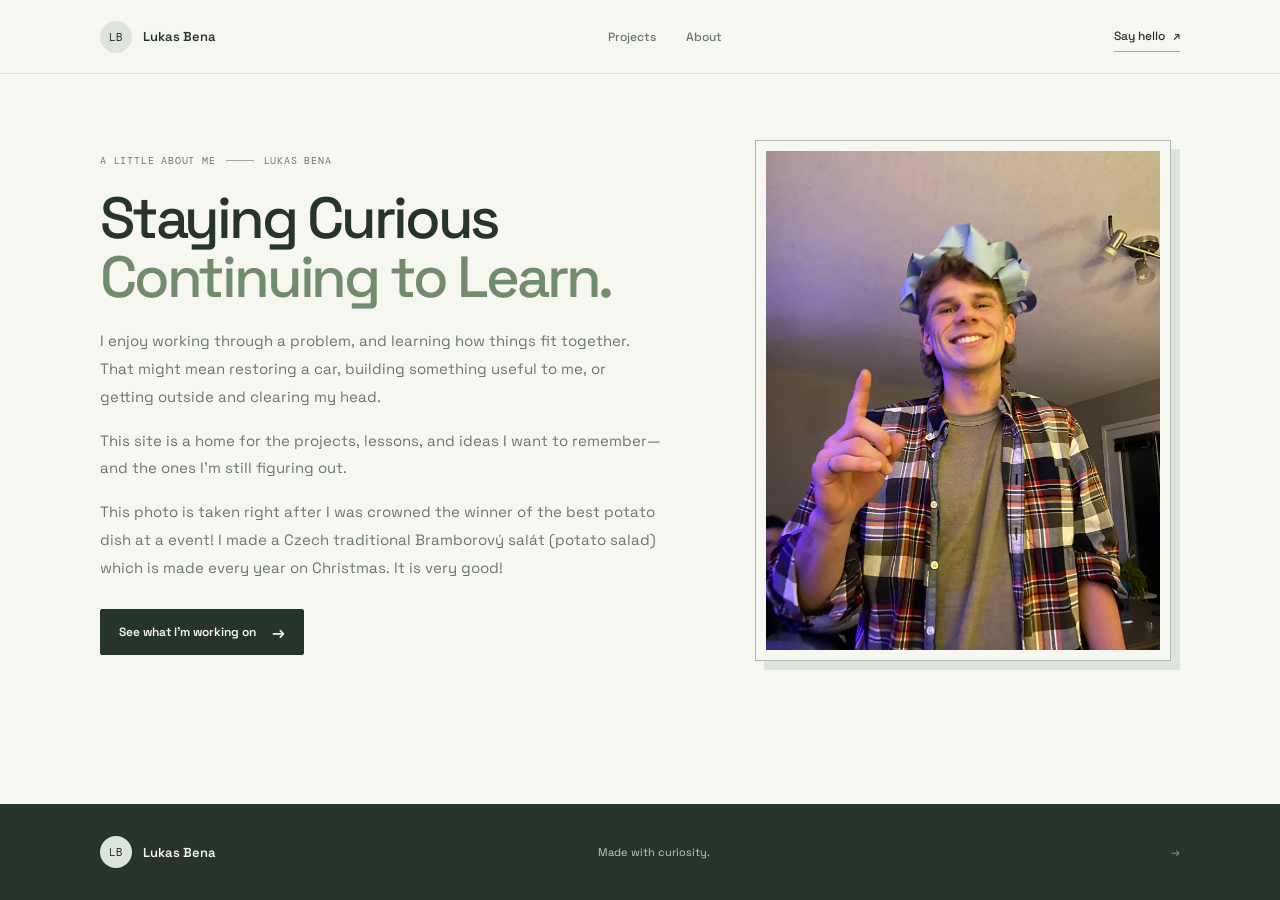
==== commit 29dc54e4: "Update README and about page: add media array instructions and personal photo; upload new images and" ====
--- a/about.html
+++ b/about.html
@@ -28,12 +28,11 @@
           <h1 id="about-title">Staying Curious<br /><span>Continuing to Learn.</span></h1>
           <p class="story-lead">I enjoy working through a problem, and learning how things fit together. That might mean restoring a car, building something useful to me, or getting outside and clearing my head.</p>
           <p class="story-lead">This site is a home for the projects, lessons, and ideas I want to remember—and the ones I’m still figuring out.</p>
+<p class="story-lead">This photo is taken right after I was crowned the winner of the best potato dish at a event! I made a Czech traditional Bramborový salát (potato salad) which is made every year on Christmas. It is very good!</p>         
           <a class="button-link" href="index.html#projects">See what I’m working on <span aria-hidden="true">→</span></a>
         </div>
-        <figure class="portrait-placeholder" role="img" aria-label="Placeholder for a photo of Lukas">
-          <span class="portrait-sun" aria-hidden="true"></span>
-          <span class="portrait-person" aria-hidden="true"></span>
-          <figcaption><span>PHOTO COMING SOON</span><strong>A spot for a photo of me</strong></figcaption>
+        <figure class="about-photo">
+          <img src="images/IMG_3708.jpg" alt="Lukas Bena" />
         </figure>
       </section>
 
--- a/styles.css
+++ b/styles.css
@@ -182,10 +182,17 @@
 .project-detail-heading .eyebrow { gap: 12px; }
 .project-detail-heading h1 { margin-top: 16px; font-size: clamp(48px, 8vw, 82px); letter-spacing: -0.05em; overflow-wrap: anywhere; }
 .project-detail-heading h1 span { color: var(--forest); }
-.project-detail-media { max-height: 620px; overflow: hidden; background: var(--soft-green); }
-.project-detail-media img, .project-detail-media video { width: 100%; max-height: 620px; display: block; object-fit: contain; }
-.project-detail-image-link { display: block; }
-.project-detail-image-link img { margin-inline: auto; }
+.project-detail-media { display: grid; grid-template-columns: repeat(auto-fit, minmax(min(100%, 300px), 1fr)); gap: 18px; }
+.project-detail-media > video, .project-detail-image-link {
+  width: 100%;
+  aspect-ratio: 4 / 3;
+  display: block;
+  border: 1px solid var(--line);
+  background: var(--soft-green);
+}
+.project-detail-media > video { object-fit: contain; }
+.project-detail-image-link { overflow: hidden; }
+.project-detail-image-link img { width: 100%; height: 100%; display: block; object-fit: contain; }
 .project-detail-copy { max-width: 680px; padding-top: 30px; }
 .project-detail-copy > p { color: var(--muted); font-size: 16px; line-height: 1.8; white-space: pre-line; }
 .project-detail-copy .text-link { margin-top: 8px; }
@@ -204,70 +211,19 @@
 }
 .about-copy h1 { margin-top: 22px; font-size: clamp(46px, 5vw, 58px); }
 .about-copy .button-link { margin-top: 12px; }
-.portrait-placeholder {
-  min-height: 390px;
-  position: relative;
+.about-photo {
+  width: 100%;
+  max-width: 430px;
+  aspect-ratio: 4 / 5;
+  justify-self: end;
   overflow: hidden;
-  display: flex;
-  align-items: end;
-  margin: 0;
-  padding: 25px;
-  background: var(--soft-green);
-}
-.portrait-placeholder::before, .portrait-placeholder::after { position: absolute; content: ""; pointer-events: none; }
-.portrait-placeholder::before {
-  width: 250px;
-  height: 250px;
-  top: 42px;
-  left: 50%;
-  border-radius: 50%;
-  background: #d8e2d4;
-  transform: translateX(-50%);
-}
-.portrait-placeholder::after {
-  width: 330px;
-  height: 190px;
-  top: 200px;
-  left: 50%;
-  border-radius: 50% 50% 0 0;
-  background: #c5d2c1;
-  transform: translateX(-50%);
-}
-.portrait-sun {
-  position: absolute;
-  z-index: 1;
-  top: 78px;
-  left: calc(50% + 24px);
-  width: 62px;
-  height: 62px;
-  border-radius: 50%;
-  background: var(--soft-sand);
-}
-.portrait-person {
-  position: absolute;
-  z-index: 2;
-  top: 137px;
-  left: 50%;
-  width: 106px;
-  height: 160px;
-  border-radius: 52px 52px 20px 20px;
-  background: #99ad96;
-  transform: translateX(-50%);
-}
-.portrait-person::before {
-  position: absolute;
-  top: -75px;
-  left: 50%;
-  width: 74px;
-  height: 82px;
-  border-radius: 50%;
-  background: #c9b8a2;
-  content: "";
-  transform: translateX(-50%);
-}
-.portrait-placeholder figcaption { position: relative; z-index: 3; }
-.portrait-placeholder figcaption span { display: block; margin-bottom: 7px; color: var(--muted); font: 9px var(--font-mono); letter-spacing: 0.1em; }
-.portrait-placeholder figcaption strong { font-size: 15px; font-weight: 500; }
+  margin: 0 9px 9px 0;
+  padding: 10px;
+  border: 1px solid #aeb9aa;
+  background: var(--paper);
+  box-shadow: 9px 9px 0 var(--forest-light);
+}
+.about-photo img { width: 100%; height: 100%; display: block; object-fit: cover; }
 
 .story-section { padding-top: 54px; border-top: 1px solid var(--line); }
 .story-section-heading { max-width: 690px; margin-bottom: 32px; }
@@ -323,7 +279,6 @@
   .story-lead { font-size: 14px; }
   .about-layout { min-height: auto; grid-template-columns: 1fr; gap: 36px; }
   .about-copy h1 { font-size: clamp(47px, 10vw, 64px); }
-  .portrait-placeholder { min-height: 350px; }
   .story-grid { grid-template-columns: 1fr 1fr; }
   .story-card { padding: 20px; }
   .travel-section { margin-top: 56px; }
